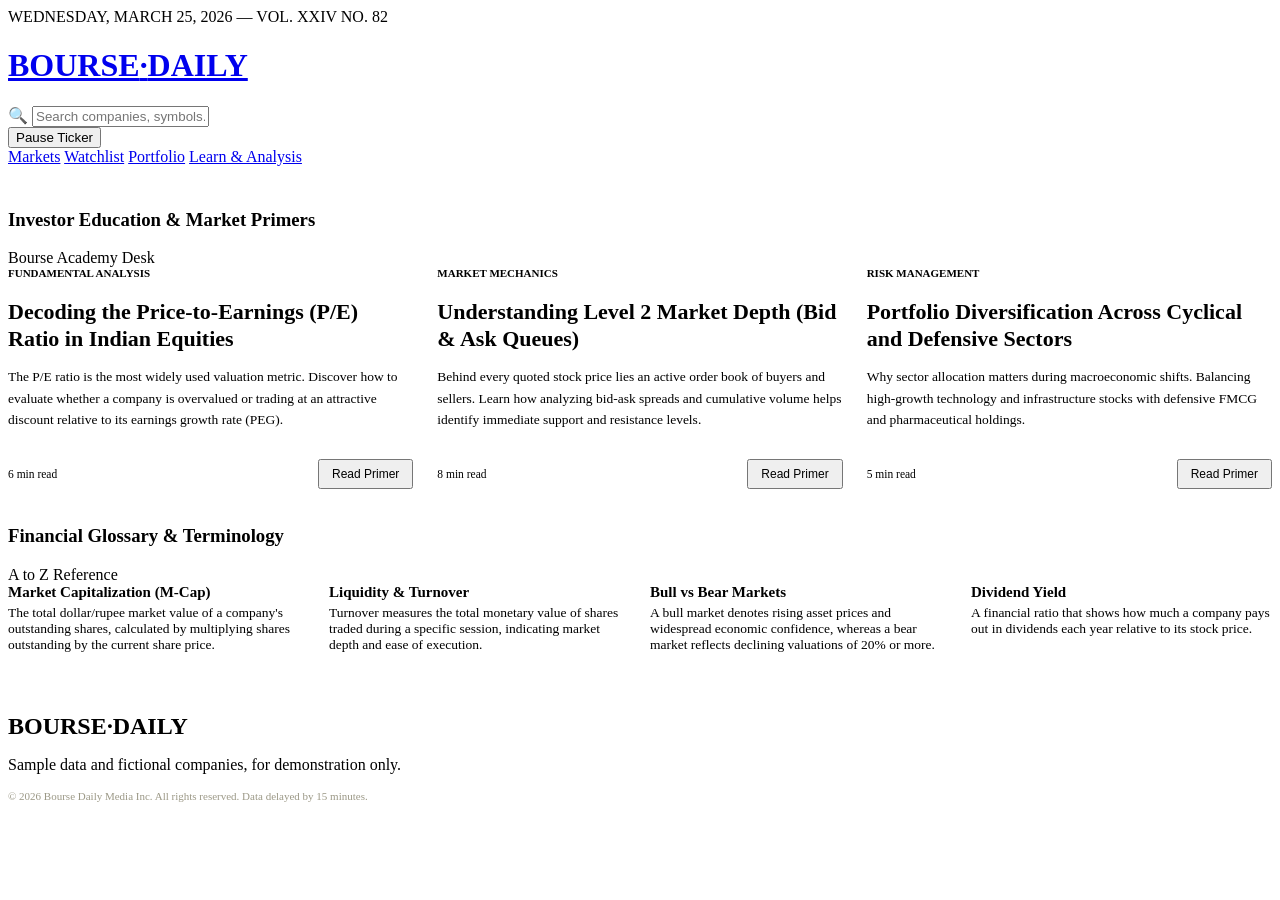
==== learn.html @ ba5373e9 "feat: build learn and financial analysis education page" ====
<!DOCTYPE html>
<html lang="en">
<head>
  <meta charset="UTF-8">
  <meta name="viewport" content="width=device-width, initial-scale=1.0">
  <title>BOURSE·DAILY — Learn & Financial Analysis</title>
  <link rel="preconnect" href="https://fonts.googleapis.com">
  <link rel="preconnect" href="https://fonts.gstatic.com" crossorigin>
  <link href="https://fonts.googleapis.com/css2?family=IBM+Plex+Mono:wght@400;500;600&family=Inter:wght@400;500;600;700&family=Lora:ital,wght@0,400;0,600;0,700;1,400&family=Playfair+Display:ital,wght@0,700;0,900;1,700&display=swap" rel="stylesheet">
  <link rel="stylesheet" href="css/styles.css">
  <link rel="stylesheet" href="code/animations.css">
</head>
<body>

  <!-- TICKER BAR -->
  <div class="ticker-bar">
    <div class="ticker-track" id="ticker-track"></div>
  </div>

  <!-- MASTHEAD -->
  <header class="mast">
    <div class="wrap">
      <div class="mast-top">
        <div class="mast-date">WEDNESDAY, MARCH 25, 2026 — VOL. XXIV NO. 82</div>
        <a href="index.html" class="logo-link">
          <h1 class="logo">BOURSE<i>·</i>DAILY</h1>
        </a>
        <div class="mast-actions">
          <div class="search-box">
            <span class="search-icon">🔍</span>
            <input type="text" id="search-input" class="search-input" placeholder="Search companies, symbols..." autocomplete="off">
            <div id="search-dropdown" class="search-dropdown"></div>
          </div>
          <button id="sim-pause-btn" class="btn">Pause Ticker</button>
        </div>
      </div>
      <nav class="nav-bar">
        <a href="index.html" class="nav-link">Markets</a>
        <a href="watchlist.html" class="nav-link">Watchlist</a>
        <a href="watchlist.html#portfolio" class="nav-link">Portfolio</a>
        <a href="learn.html" class="nav-link active">Learn & Analysis</a>
      </nav>
    </div>
  </header>

  <!-- MAIN CONTENT -->
  <main class="wrap" style="padding-top: 24px; padding-bottom: 48px;">
    
    <div class="sec-head">
      <h3 class="sec-title">Investor Education & Market Primers</h3>
      <span class="sec-meta">Bourse Academy Desk</span>
    </div>

    <div style="display: grid; grid-template-columns: repeat(auto-fit, minmax(320px, 1fr)); gap: 24px; margin-bottom: 36px;">
      
      <!-- Article 1 -->
      <div class="box" style="display:flex; flex-direction:column; justify-content:space-between;">
        <div>
          <div style="font-size:11px; font-weight:600; text-transform:uppercase; color:var(--mute); margin-bottom:6px;">FUNDAMENTAL ANALYSIS</div>
          <h2 class="serif" style="font-size: 22px; line-height: 1.25; margin-bottom: 12px;">Decoding the Price-to-Earnings (P/E) Ratio in Indian Equities</h2>
          <p style="font-size: 13.5px; color: var(--mute); line-height: 1.6; margin-bottom: 16px;">
            The P/E ratio is the most widely used valuation metric. Discover how to evaluate whether a company is overvalued or trading at an attractive discount relative to its earnings growth rate (PEG).
          </p>
        </div>
        <div style="border-top:1px dotted var(--line-color); padding-top:12px; display:flex; justify-content:space-between; align-items:center;">
          <span style="font-size:11.5px; color:var(--mute);">6 min read</span>
          <button class="btn" style="padding: 6px 12px; font-size: 12px;">Read Primer</button>
        </div>
      </div>

      <!-- Article 2 -->
      <div class="box" style="display:flex; flex-direction:column; justify-content:space-between;">
        <div>
          <div style="font-size:11px; font-weight:600; text-transform:uppercase; color:var(--mute); margin-bottom:6px;">MARKET MECHANICS</div>
          <h2 class="serif" style="font-size: 22px; line-height: 1.25; margin-bottom: 12px;">Understanding Level 2 Market Depth (Bid & Ask Queues)</h2>
          <p style="font-size: 13.5px; color: var(--mute); line-height: 1.6; margin-bottom: 16px;">
            Behind every quoted stock price lies an active order book of buyers and sellers. Learn how analyzing bid-ask spreads and cumulative volume helps identify immediate support and resistance levels.
          </p>
        </div>
        <div style="border-top:1px dotted var(--line-color); padding-top:12px; display:flex; justify-content:space-between; align-items:center;">
          <span style="font-size:11.5px; color:var(--mute);">8 min read</span>
          <button class="btn" style="padding: 6px 12px; font-size: 12px;">Read Primer</button>
        </div>
      </div>

      <!-- Article 3 -->
      <div class="box" style="display:flex; flex-direction:column; justify-content:space-between;">
        <div>
          <div style="font-size:11px; font-weight:600; text-transform:uppercase; color:var(--mute); margin-bottom:6px;">RISK MANAGEMENT</div>
          <h2 class="serif" style="font-size: 22px; line-height: 1.25; margin-bottom: 12px;">Portfolio Diversification Across Cyclical and Defensive Sectors</h2>
          <p style="font-size: 13.5px; color: var(--mute); line-height: 1.6; margin-bottom: 16px;">
            Why sector allocation matters during macroeconomic shifts. Balancing high-growth technology and infrastructure stocks with defensive FMCG and pharmaceutical holdings.
          </p>
        </div>
        <div style="border-top:1px dotted var(--line-color); padding-top:12px; display:flex; justify-content:space-between; align-items:center;">
          <span style="font-size:11.5px; color:var(--mute);">5 min read</span>
          <button class="btn" style="padding: 6px 12px; font-size: 12px;">Read Primer</button>
        </div>
      </div>

    </div>

    <!-- GLOSSARY SECTION -->
    <div class="sec-head">
      <h3 class="sec-title">Financial Glossary & Terminology</h3>
      <span class="sec-meta">A to Z Reference</span>
    </div>

    <div class="box">
      <div style="display:grid; grid-template-columns: repeat(auto-fit, minmax(280px, 1fr)); gap: 20px; font-size: 13.5px;">
        <div style="border-bottom:1px dotted var(--line-color); padding-bottom:12px;">
          <strong class="serif" style="font-size:15px; display:block; margin-bottom:4px;">Market Capitalization (M-Cap)</strong>
          <span style="color:var(--mute);">The total dollar/rupee market value of a company's outstanding shares, calculated by multiplying shares outstanding by the current share price.</span>
        </div>
        <div style="border-bottom:1px dotted var(--line-color); padding-bottom:12px;">
          <strong class="serif" style="font-size:15px; display:block; margin-bottom:4px;">Liquidity & Turnover</strong>
          <span style="color:var(--mute);">Turnover measures the total monetary value of shares traded during a specific session, indicating market depth and ease of execution.</span>
        </div>
        <div style="border-bottom:1px dotted var(--line-color); padding-bottom:12px;">
          <strong class="serif" style="font-size:15px; display:block; margin-bottom:4px;">Bull vs Bear Markets</strong>
          <span style="color:var(--mute);">A bull market denotes rising asset prices and widespread economic confidence, whereas a bear market reflects declining valuations of 20% or more.</span>
        </div>
        <div style="border-bottom:1px dotted var(--line-color); padding-bottom:12px;">
          <strong class="serif" style="font-size:15px; display:block; margin-bottom:4px;">Dividend Yield</strong>
          <span style="color:var(--mute);">A financial ratio that shows how much a company pays out in dividends each year relative to its stock price.</span>
        </div>
      </div>
    </div>

  </main>

  <!-- FOOTER -->
  <footer>
    <div class="wrap">
      <div class="serif" style="font-size: 24px; font-weight: 700;">BOURSE<i>·</i>DAILY</div>
      <p class="legal">Sample data and fictional companies, for demonstration only.</p>
      <div style="font-size: 11px; color: #9B9886; margin-top: 8px;">© 2026 Bourse Daily Media Inc. All rights reserved. Data delayed by 15 minutes.</div>
    </div>
  </footer>

  <!-- SCRIPTS -->
  <script src="js/data.js"></script>
  <script src="js/charts.js"></script>
  <script src="code/animations.js"></script>
  <script>
    // Populate Ticker
    const tickerTrack = document.getElementById('ticker-track');
    if (tickerTrack && window.BourseData) {
      const items = BourseData.companies.map(c => `
        <div class="ticker-item">
          <span class="symbol">${c.symbol}</span>
          <span class="price mono" data-price-symbol="${c.symbol}">₹ ${BourseData.formatINR(c.price)}</span>
          <span class="chg ${c.change >= 0 ? 'up' : 'dn'}" data-change-symbol="${c.symbol}">${c.change >= 0 ? '▲' : '▼'} ${c.change >= 0 ? '+' : ''}${BourseData.formatINR(c.change)}</span>
        </div>
      `).join('');
      tickerTrack.innerHTML = items + items;
    }
  </script>
</body>
</html>
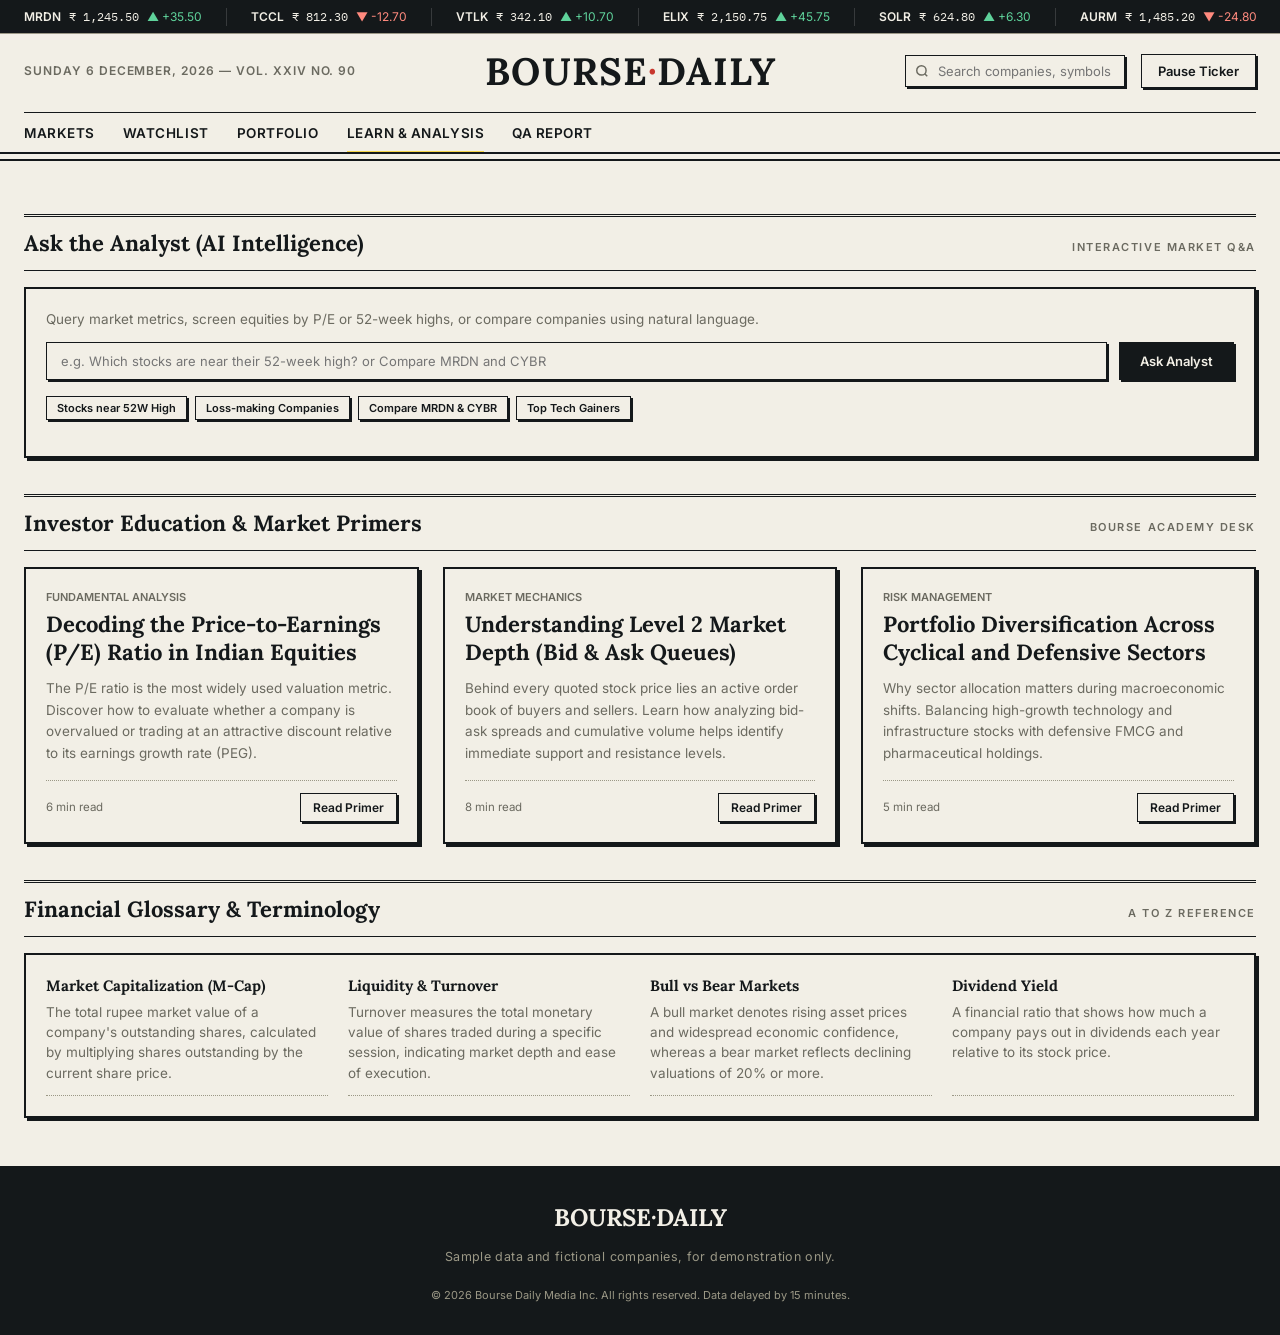
==== commit c45aa160: "feat: implement upgrade spec with AI insights engine and Ask the Analyst tool" ====
--- a/learn.html
+++ b/learn.html
@@ -12,42 +12,78 @@
 </head>
 <body>
 
+  <!-- SKIP TO CONTENT -->
+  <a href="#main-content" class="skip-link">Skip to main content</a>
+
   <!-- TICKER BAR -->
-  <div class="ticker-bar">
+  <div class="ticker-bar" aria-label="Market Ticker">
     <div class="ticker-track" id="ticker-track"></div>
   </div>
 
   <!-- MASTHEAD -->
-  <header class="mast">
+  <header class="mast" role="banner">
     <div class="wrap">
       <div class="mast-top">
-        <div class="mast-date">WEDNESDAY, MARCH 25, 2026 — VOL. XXIV NO. 82</div>
-        <a href="index.html" class="logo-link">
-          <h1 class="logo">BOURSE<i>·</i>DAILY</h1>
+        <div class="mast-date" id="current-date">WEDNESDAY, MARCH 25, 2026 — VOL. XXIV NO. 82</div>
+        <a href="index.html" class="logo-link" aria-label="Bourse Daily Home">
+          <span class="logo font-display">BOURSE<i>·</i>DAILY</span>
         </a>
         <div class="mast-actions">
           <div class="search-box">
-            <span class="search-icon">🔍</span>
+            <label for="search-input" class="visually-hidden">Search companies and symbols</label>
+            <svg class="search-svg" width="14" height="14" viewBox="0 0 24 24" fill="none" stroke="currentColor" stroke-width="2.5" aria-hidden="true"><circle cx="11" cy="11" r="8"></circle><line x1="21" y1="21" x2="16.65" y2="16.65"></line></svg>
             <input type="text" id="search-input" class="search-input" placeholder="Search companies, symbols..." autocomplete="off">
-            <div id="search-dropdown" class="search-dropdown"></div>
+            <div id="search-dropdown" class="search-dropdown" role="listbox"></div>
           </div>
-          <button id="sim-pause-btn" class="btn">Pause Ticker</button>
-        </div>
-      </div>
-      <nav class="nav-bar">
+          <button id="sim-pause-btn" class="btn" aria-pressed="false">Pause Ticker</button>
+        </div>
+      </div>
+      <nav class="nav-bar" aria-label="Primary">
         <a href="index.html" class="nav-link">Markets</a>
         <a href="watchlist.html" class="nav-link">Watchlist</a>
         <a href="watchlist.html#portfolio" class="nav-link">Portfolio</a>
-        <a href="learn.html" class="nav-link active">Learn & Analysis</a>
+        <a href="learn.html" class="nav-link active" aria-current="page">Learn & Analysis</a>
+        <a href="qa.html" class="nav-link">QA Report</a>
       </nav>
     </div>
   </header>
 
   <!-- MAIN CONTENT -->
-  <main class="wrap" style="padding-top: 24px; padding-bottom: 48px;">
+  <main id="main-content" class="wrap main-wrap">
     
+    <!-- ASK THE ANALYST (AI CHAT SECTION) -->
     <div class="sec-head">
-      <h3 class="sec-title">Investor Education & Market Primers</h3>
+      <h2 class="sec-title">Ask the Analyst (AI Intelligence)</h2>
+      <span class="sec-meta">Interactive Market Q&amp;A</span>
+    </div>
+
+    <div class="box" style="margin-bottom: 36px;">
+      <div style="font-size: 13.5px; color: var(--mute); margin-bottom: 12px;">
+        Query market metrics, screen equities by P/E or 52-week highs, or compare companies using natural language.
+      </div>
+      
+      <div style="display: flex; gap: 12px; margin-bottom: 16px;">
+        <input type="text" id="analyst-query-input" class="search-input" style="flex: 1; padding: 10px 14px;" placeholder="e.g. Which stocks are near their 52-week high? or Compare MRDN and CYBR">
+        <button id="analyst-submit-btn" class="btn primary" style="padding: 10px 20px;">Ask Analyst</button>
+      </div>
+
+      <!-- Quick Prompt Chips -->
+      <div style="display:flex; flex-wrap:wrap; gap: 8px; margin-bottom: 16px;" id="analyst-chips">
+        <button class="btn" style="font-size:11px; padding: 4px 10px;" data-query="Which stocks are near their 52-week high?">Stocks near 52W High</button>
+        <button class="btn" style="font-size:11px; padding: 4px 10px;" data-query="Show loss-making companies">Loss-making Companies</button>
+        <button class="btn" style="font-size:11px; padding: 4px 10px;" data-query="Compare MRDN and CYBR">Compare MRDN &amp; CYBR</button>
+        <button class="btn" style="font-size:11px; padding: 4px 10px;" data-query="Biggest gainer in Technology">Top Tech Gainers</button>
+      </div>
+
+      <!-- Analyst Response Area -->
+      <div id="analyst-response-box" style="background: rgba(0,0,0,0.02); border: 1.5px solid var(--ink); padding: 16px; display: none;">
+        <div id="analyst-answer-text" style="font-size: 14px; margin-bottom: 12px; line-height: 1.5;"></div>
+        <div id="analyst-table-container" style="overflow-x: auto;"></div>
+      </div>
+    </div>
+
+    <div class="sec-head">
+      <h2 class="sec-title">Investor Education & Market Primers</h2>
       <span class="sec-meta">Bourse Academy Desk</span>
     </div>
 
@@ -57,7 +93,7 @@
       <div class="box" style="display:flex; flex-direction:column; justify-content:space-between;">
         <div>
           <div style="font-size:11px; font-weight:600; text-transform:uppercase; color:var(--mute); margin-bottom:6px;">FUNDAMENTAL ANALYSIS</div>
-          <h2 class="serif" style="font-size: 22px; line-height: 1.25; margin-bottom: 12px;">Decoding the Price-to-Earnings (P/E) Ratio in Indian Equities</h2>
+          <h3 class="serif" style="font-size: 22px; line-height: 1.25; margin-bottom: 12px;">Decoding the Price-to-Earnings (P/E) Ratio in Indian Equities</h3>
           <p style="font-size: 13.5px; color: var(--mute); line-height: 1.6; margin-bottom: 16px;">
             The P/E ratio is the most widely used valuation metric. Discover how to evaluate whether a company is overvalued or trading at an attractive discount relative to its earnings growth rate (PEG).
           </p>
@@ -72,7 +108,7 @@
       <div class="box" style="display:flex; flex-direction:column; justify-content:space-between;">
         <div>
           <div style="font-size:11px; font-weight:600; text-transform:uppercase; color:var(--mute); margin-bottom:6px;">MARKET MECHANICS</div>
-          <h2 class="serif" style="font-size: 22px; line-height: 1.25; margin-bottom: 12px;">Understanding Level 2 Market Depth (Bid & Ask Queues)</h2>
+          <h3 class="serif" style="font-size: 22px; line-height: 1.25; margin-bottom: 12px;">Understanding Level 2 Market Depth (Bid &amp; Ask Queues)</h3>
           <p style="font-size: 13.5px; color: var(--mute); line-height: 1.6; margin-bottom: 16px;">
             Behind every quoted stock price lies an active order book of buyers and sellers. Learn how analyzing bid-ask spreads and cumulative volume helps identify immediate support and resistance levels.
           </p>
@@ -87,7 +123,7 @@
       <div class="box" style="display:flex; flex-direction:column; justify-content:space-between;">
         <div>
           <div style="font-size:11px; font-weight:600; text-transform:uppercase; color:var(--mute); margin-bottom:6px;">RISK MANAGEMENT</div>
-          <h2 class="serif" style="font-size: 22px; line-height: 1.25; margin-bottom: 12px;">Portfolio Diversification Across Cyclical and Defensive Sectors</h2>
+          <h3 class="serif" style="font-size: 22px; line-height: 1.25; margin-bottom: 12px;">Portfolio Diversification Across Cyclical and Defensive Sectors</h3>
           <p style="font-size: 13.5px; color: var(--mute); line-height: 1.6; margin-bottom: 16px;">
             Why sector allocation matters during macroeconomic shifts. Balancing high-growth technology and infrastructure stocks with defensive FMCG and pharmaceutical holdings.
           </p>
@@ -102,7 +138,7 @@
 
     <!-- GLOSSARY SECTION -->
     <div class="sec-head">
-      <h3 class="sec-title">Financial Glossary & Terminology</h3>
+      <h2 class="sec-title">Financial Glossary &amp; Terminology</h2>
       <span class="sec-meta">A to Z Reference</span>
     </div>
 
@@ -110,10 +146,10 @@
       <div style="display:grid; grid-template-columns: repeat(auto-fit, minmax(280px, 1fr)); gap: 20px; font-size: 13.5px;">
         <div style="border-bottom:1px dotted var(--line-color); padding-bottom:12px;">
           <strong class="serif" style="font-size:15px; display:block; margin-bottom:4px;">Market Capitalization (M-Cap)</strong>
-          <span style="color:var(--mute);">The total dollar/rupee market value of a company's outstanding shares, calculated by multiplying shares outstanding by the current share price.</span>
-        </div>
-        <div style="border-bottom:1px dotted var(--line-color); padding-bottom:12px;">
-          <strong class="serif" style="font-size:15px; display:block; margin-bottom:4px;">Liquidity & Turnover</strong>
+          <span style="color:var(--mute);">The total rupee market value of a company's outstanding shares, calculated by multiplying shares outstanding by the current share price.</span>
+        </div>
+        <div style="border-bottom:1px dotted var(--line-color); padding-bottom:12px;">
+          <strong class="serif" style="font-size:15px; display:block; margin-bottom:4px;">Liquidity &amp; Turnover</strong>
           <span style="color:var(--mute);">Turnover measures the total monetary value of shares traded during a specific session, indicating market depth and ease of execution.</span>
         </div>
         <div style="border-bottom:1px dotted var(--line-color); padding-bottom:12px;">
@@ -130,31 +166,97 @@
   </main>
 
   <!-- FOOTER -->
-  <footer>
-    <div class="wrap">
-      <div class="serif" style="font-size: 24px; font-weight: 700;">BOURSE<i>·</i>DAILY</div>
+  <footer role="contentinfo">
+    <div class="wrap footer-wrap">
+      <div class="serif footer-logo">BOURSE<i>·</i>DAILY</div>
       <p class="legal">Sample data and fictional companies, for demonstration only.</p>
-      <div style="font-size: 11px; color: #9B9886; margin-top: 8px;">© 2026 Bourse Daily Media Inc. All rights reserved. Data delayed by 15 minutes.</div>
+      <div class="footer-copy">© 2026 Bourse Daily Media Inc. All rights reserved. Data delayed by 15 minutes.</div>
     </div>
   </footer>
 
   <!-- SCRIPTS -->
   <script src="js/data.js"></script>
   <script src="js/charts.js"></script>
+  <script src="js/insights.js"></script>
+  <script src="js/ai-bridge.js"></script>
   <script src="code/animations.js"></script>
+  <script src="js/app.js"></script>
   <script>
-    // Populate Ticker
     const tickerTrack = document.getElementById('ticker-track');
     if (tickerTrack && window.BourseData) {
       const items = BourseData.companies.map(c => `
         <div class="ticker-item">
           <span class="symbol">${c.symbol}</span>
           <span class="price mono" data-price-symbol="${c.symbol}">₹ ${BourseData.formatINR(c.price)}</span>
-          <span class="chg ${c.change >= 0 ? 'up' : 'dn'}" data-change-symbol="${c.symbol}">${c.change >= 0 ? '▲' : '▼'} ${c.change >= 0 ? '+' : ''}${BourseData.formatINR(c.change)}</span>
+          <span class="chg ${c.change >= 0 ? 'up' : 'dn'}" data-change-symbol="${c.symbol}" aria-live="polite">${c.change >= 0 ? '▲' : '▼'} ${c.change >= 0 ? '+' : ''}${BourseData.formatINR(c.change)}</span>
         </div>
       `).join('');
-      tickerTrack.innerHTML = items + items;
+      tickerTrack.innerHTML = items + '<div aria-hidden="true" style="display:flex;">' + items + '</div>';
     }
+
+    // Ask the Analyst Logic
+    const queryInput = document.getElementById('analyst-query-input');
+    const submitBtn = document.getElementById('analyst-submit-btn');
+    const respBox = document.getElementById('analyst-response-box');
+    const ansText = document.getElementById('analyst-answer-text');
+    const tableContainer = document.getElementById('analyst-table-container');
+
+    function handleAnalystQuery(queryText) {
+      if (!queryText || !window.BourseInsights) return;
+      const res = BourseInsights.answerQuery(queryText);
+      ansText.textContent = res.answer;
+      respBox.style.display = 'block';
+
+      if (res.table && res.table.length > 0) {
+        tableContainer.innerHTML = `
+          <table>
+            <thead>
+              <tr>
+                <th>Symbol & Company</th>
+                <th>Sector</th>
+                <th style="text-align:right;">Price (₹)</th>
+                <th style="text-align:right;">Change</th>
+                <th style="text-align:right;">P/E</th>
+              </tr>
+            </thead>
+            <tbody>
+              ${res.table.map(c => `
+                <tr>
+                  <td><a href="stock.html?symbol=${c.symbol}" style="text-decoration:none; color:var(--ink);"><strong class="mono">${c.symbol}</strong> - ${c.name}</a></td>
+                  <td>${c.sector}</td>
+                  <td style="text-align:right;" class="mono" data-price-symbol="${c.symbol}">${BourseData.formatINR(c.price)}</td>
+                  <td style="text-align:right;" data-change-symbol="${c.symbol}">${BourseData.formatChange(c.change, c.changePct)}</td>
+                  <td style="text-align:right;" class="mono">${c.pe}</td>
+                </tr>
+              `).join('')}
+            </tbody>
+          </table>
+        `;
+      } else if (res.chips) {
+        tableContainer.innerHTML = `
+          <div style="display:flex; flex-wrap:wrap; gap:8px; margin-top:8px;">
+            ${res.chips.map(chip => `<button class="btn" style="font-size:11px; padding:4px 8px;" onclick="document.getElementById('analyst-query-input').value='${chip}'; document.getElementById('analyst-submit-btn').click();">${chip}</button>`).join('')}
+          </div>
+        `;
+      } else {
+        tableContainer.innerHTML = '';
+      }
+    }
+
+    if (submitBtn && queryInput) {
+      submitBtn.addEventListener('click', () => handleAnalystQuery(queryInput.value));
+      queryInput.addEventListener('keydown', (e) => {
+        if (e.key === 'Enter') handleAnalystQuery(queryInput.value);
+      });
+    }
+
+    document.querySelectorAll('#analyst-chips button').forEach(btn => {
+      btn.addEventListener('click', () => {
+        const q = btn.dataset.query;
+        queryInput.value = q;
+        handleAnalystQuery(q);
+      });
+    });
   </script>
 </body>
 </html>
--- a/css/styles.css
+++ b/css/styles.css
@@ -0,0 +1,678 @@
+/* ==========================================================================
+   BOURSE·DAILY — css/styles.css (Upgraded Master Stylesheet)
+   ========================================================================== */
+
+/* Design tokens / Variables */
+:root {
+  --paper: #F2EFE6;
+  --paper-rgb: 242, 239, 230;
+  --ink: #14181A;
+  --ink-rgb: 20, 24, 26;
+  --yellow: #F5D547;
+  --yellow-rgb: 245, 213, 71;
+  --gain: #0F7B4F;
+  --gain-rgb: 15, 123, 79;
+  --loss: #C8372D;
+  --loss-rgb: 200, 55, 45;
+  --mute: #6B6A60;
+  --mute-rgb: 107, 106, 96;
+  --line-color: #9B9886;
+  --shadow: 3px 3px 0 var(--ink);
+  --shadow-lg: 5px 5px 0 var(--ink);
+  --shadow-sm: 2px 2px 0 var(--ink);
+  --font-serif: Lora, serif;
+  --font-display: 'Playfair Display', Lora, serif;
+  --font-sans: Inter, sans-serif;
+  --font-mono: 'IBM Plex Mono', 'DejaVu Sans Mono', monospace;
+}
+
+/* Base resets & box sizing */
+*, *::before, *::after {
+  box-sizing: border-box;
+  margin: 0;
+  padding: 0;
+}
+
+html {
+  background-color: var(--paper);
+  color: var(--ink);
+  font-family: var(--font-sans);
+  font-size: 14px;
+  line-height: 1.5;
+  -webkit-text-size-adjust: 100%;
+  scroll-behavior: smooth;
+}
+
+body {
+  background-color: var(--paper);
+  color: var(--ink);
+  min-height: 100vh;
+  display: flex;
+  flex-direction: column;
+  overflow-x: hidden;
+}
+
+/* Skip link for accessibility */
+.skip-link {
+  position: absolute;
+  top: -40px;
+  left: 0;
+  background: var(--yellow);
+  color: var(--ink);
+  padding: 8px 16px;
+  z-index: 3000;
+  font-weight: 700;
+  text-decoration: none;
+  border: 2px solid var(--ink);
+  transition: top 0.2s ease;
+}
+.skip-link:focus {
+  top: 0;
+}
+
+/* Visually hidden helper */
+.visually-hidden {
+  position: absolute;
+  width: 1px;
+  height: 1px;
+  padding: 0;
+  margin: -1px;
+  overflow: hidden;
+  clip: rect(0, 0, 0, 0);
+  white-space: nowrap;
+  border: 0;
+}
+
+/* Typography helpers */
+.serif { font-family: var(--font-serif); }
+.display { font-family: var(--font-display); }
+.mono { font-family: var(--font-mono); font-variant-numeric: tabular-nums; }
+.up { color: var(--gain); }
+.dn { color: var(--loss); }
+
+/* Layout container */
+.wrap {
+  max-width: 1440px;
+  margin: 0 auto;
+  padding: 0 24px;
+  width: 100%;
+}
+
+.main-wrap {
+  padding-top: 24px;
+  padding-bottom: 48px;
+  flex: 1;
+}
+
+@media (max-width: 768px) {
+  .wrap { padding: 0 16px; }
+}
+
+/* ==========================================================================
+   TICKER BAR
+   ========================================================================== */
+.ticker-bar {
+  background-color: var(--ink);
+  color: var(--paper);
+  height: 34px;
+  overflow: hidden;
+  position: relative;
+  display: flex;
+  align-items: center;
+  border-bottom: 1px solid var(--line-color);
+  font-size: 12px;
+}
+.ticker-track {
+  display: flex;
+  white-space: nowrap;
+  animation: tickerScroll 35s linear infinite;
+  will-change: transform;
+}
+.ticker-track:hover {
+  animation-play-state: paused;
+}
+.ticker-item {
+  padding: 0 24px;
+  border-right: 1px solid rgba(255,255,255,0.15);
+  display: inline-flex;
+  gap: 8px;
+  align-items: center;
+}
+.ticker-item .symbol { font-weight: 600; color: var(--paper); }
+.ticker-item .price { font-family: var(--font-mono); }
+.ticker-item .chg.up { color: #5FD29B; }
+.ticker-item .chg.dn { color: #FF8A7E; }
+
+@keyframes tickerScroll {
+  0% { transform: translateX(0); }
+  100% { transform: translateX(-50%); }
+}
+
+@media (prefers-reduced-motion: reduce) {
+  .ticker-track { animation: none; overflow-x: auto; }
+}
+
+/* ==========================================================================
+   MASTHEAD / HEADER
+   ========================================================================== */
+header.mast {
+  background-color: var(--paper);
+  border-bottom: 2px solid var(--ink);
+  padding: 18px 0 0;
+  box-shadow: 0 5px 0 var(--paper), 0 7px 0 var(--ink);
+  position: sticky;
+  top: 0;
+  z-index: 100;
+}
+
+.mast-top {
+  display: flex;
+  justify-content: space-between;
+  align-items: center;
+  padding-bottom: 12px;
+}
+
+.mast-date {
+  font-size: 12px;
+  font-weight: 600;
+  letter-spacing: 0.08em;
+  text-transform: uppercase;
+  color: var(--mute);
+}
+
+.logo-link {
+  text-decoration: none;
+  color: var(--ink);
+}
+
+.logo {
+  font-family: var(--font-serif);
+  font-weight: 700;
+  font-size: 38px;
+  letter-spacing: 0.03em;
+  line-height: 1;
+}
+.logo i {
+  font-style: normal;
+  color: var(--loss);
+}
+
+.mast-actions {
+  display: flex;
+  align-items: center;
+  gap: 16px;
+}
+
+/* Search container & dropdown */
+.search-box {
+  position: relative;
+  display: flex;
+  align-items: center;
+}
+
+.search-input {
+  background: var(--paper);
+  border: 1.5px solid var(--ink);
+  padding: 7px 12px 7px 32px;
+  font-family: var(--font-sans);
+  font-size: 13px;
+  width: 220px;
+  box-shadow: var(--shadow-sm);
+  transition: width 0.2s ease, border-color 0.2s ease;
+}
+.search-input:focus {
+  outline: none;
+  border-color: var(--ink);
+  background: #FFF;
+  width: 260px;
+}
+.search-svg {
+  position: absolute;
+  left: 10px;
+  top: 50%;
+  transform: translateY(-50%);
+  color: var(--mute);
+  pointer-events: none;
+}
+
+.search-dropdown {
+  position: absolute;
+  top: calc(100% + 4px);
+  left: 0;
+  right: 0;
+  background: var(--paper);
+  border: 2px solid var(--ink);
+  box-shadow: var(--shadow);
+  z-index: 200;
+  max-height: 320px;
+  overflow-y: auto;
+  display: none;
+}
+.search-dropdown.active {
+  display: block;
+}
+.search-item {
+  padding: 9px 12px;
+  display: flex;
+  justify-content: space-between;
+  align-items: center;
+  border-bottom: 1px dotted var(--line-color);
+  cursor: pointer;
+  text-decoration: none;
+  color: var(--ink);
+}
+.search-item:hover, .search-item.highlighted {
+  background: var(--yellow);
+  color: var(--ink);
+}
+.search-item:hover *, .search-item.highlighted * {
+  color: var(--ink) !important;
+}
+
+/* Navigation bar */
+.nav-bar {
+  display: flex;
+  gap: 28px;
+  border-top: 1px solid var(--ink);
+  margin-top: 10px;
+  overflow-x: auto;
+}
+.nav-link {
+  padding: 10px 0 9px;
+  font-weight: 600;
+  font-size: 13.5px;
+  letter-spacing: 0.04em;
+  text-transform: uppercase;
+  color: var(--ink);
+  text-decoration: none;
+  position: relative;
+  white-space: nowrap;
+}
+.nav-link:hover, .nav-link.active {
+  color: var(--ink);
+}
+.nav-link::after {
+  content: '';
+  position: absolute;
+  bottom: -2px;
+  left: 0;
+  width: 0;
+  height: 3px;
+  background: var(--yellow);
+  transition: width 0.2s ease;
+}
+.nav-link:hover::after, .nav-link.active::after {
+  width: 100%;
+}
+
+/* ==========================================================================
+   BUTTONS & CONTROLS
+   ========================================================================== */
+.btn {
+  background: var(--paper);
+  border: 1.5px solid var(--ink);
+  padding: 8px 16px;
+  font-family: var(--font-sans);
+  font-weight: 600;
+  font-size: 13px;
+  cursor: pointer;
+  box-shadow: var(--shadow-sm);
+  display: inline-flex;
+  align-items: center;
+  justify-content: center;
+  gap: 8px;
+  text-decoration: none;
+  color: var(--ink);
+  transition: transform 0.1s ease, box-shadow 0.1s ease, background 0.1s ease;
+  position: relative;
+  overflow: hidden;
+}
+.btn::before {
+  content: '';
+  position: absolute;
+  top: 0; left: -100%; width: 100%; height: 100%;
+  background: var(--yellow);
+  transition: transform 0.25s ease;
+  z-index: 0;
+}
+.btn > * {
+  position: relative;
+  z-index: 1;
+}
+.btn:hover::before {
+  transform: translateX(100%);
+}
+.btn:hover {
+  background: var(--yellow);
+  color: var(--ink);
+}
+.btn:active {
+  transform: translate(2px, 2px);
+  box-shadow: 1px 1px 0 var(--ink);
+}
+.btn.primary, .btn.g {
+  background: var(--ink);
+  color: var(--paper);
+  border-color: var(--ink);
+}
+.btn.primary::before, .btn.g::before {
+  background: var(--yellow);
+}
+.btn.primary:hover, .btn.g:hover {
+  background: var(--yellow);
+  color: var(--ink);
+}
+
+.btn-group {
+  display: inline-flex;
+  border: 1.5px solid var(--ink);
+  box-shadow: var(--shadow-sm);
+  background: var(--paper);
+}
+.btn-group button {
+  background: transparent;
+  border: none;
+  border-right: 1.5px solid var(--ink);
+  padding: 6px 12px;
+  font-weight: 600;
+  font-size: 12px;
+  cursor: pointer;
+  font-family: var(--font-sans);
+  color: var(--ink);
+}
+.btn-group button:last-child {
+  border-right: none;
+}
+.btn-group button:hover, .btn-group button.active {
+  background: var(--yellow);
+  color: var(--ink);
+}
+
+/* Focus styles for accessibility */
+button:focus-visible, a:focus-visible, input:focus-visible, select:focus-visible {
+  outline: 2px solid var(--ink);
+  outline-offset: 2px;
+  background-color: var(--yellow) !important;
+  color: var(--ink) !important;
+}
+
+/* ==========================================================================
+   CARDS, BOXES & TABLES
+   ========================================================================== */
+.box {
+  background: var(--paper);
+  border: 2px solid var(--ink);
+  padding: 20px;
+  box-shadow: var(--shadow);
+  position: relative;
+}
+
+.sec-head {
+  border-top: 3px double var(--ink);
+  border-bottom: 1px solid var(--ink);
+  padding: 10px 0;
+  margin: 36px 0 16px;
+  display: flex;
+  justify-content: space-between;
+  align-items: baseline;
+}
+.sec-title {
+  font-family: var(--font-serif);
+  font-weight: 700;
+  font-size: 22px;
+}
+.sec-meta {
+  font-size: 11px;
+  font-weight: 600;
+  letter-spacing: 0.14em;
+  text-transform: uppercase;
+  color: var(--mute);
+}
+
+table {
+  width: 100%;
+  border-collapse: collapse;
+  font-size: 13.5px;
+}
+th, td {
+  padding: 11px 12px;
+  text-align: left;
+  border-bottom: 1px dotted var(--line-color);
+}
+th {
+  font-weight: 600;
+  font-size: 11px;
+  letter-spacing: 0.08em;
+  text-transform: uppercase;
+  border-bottom: 2px solid var(--ink);
+  background: rgba(0,0,0,0.03);
+}
+tbody tr {
+  transition: background 0.15s ease;
+  position: relative;
+}
+tbody tr:hover {
+  background: rgba(245,213,71,0.22);
+}
+
+/* ==========================================================================
+   AI INSIGHTS CARDS
+   ========================================================================== */
+.ai-insights-card {
+  margin-top: 24px;
+  background: #EAE6DA;
+  border-left: 5px solid var(--ink);
+}
+.ai-insights-header {
+  display: flex;
+  justify-content: space-between;
+  align-items: center;
+  font-size: 12px;
+  font-weight: 700;
+  text-transform: uppercase;
+  letter-spacing: 0.08em;
+  border-bottom: 1px solid var(--line-color);
+  padding-bottom: 8px;
+  margin-bottom: 12px;
+}
+.ai-badge {
+  background: var(--ink);
+  color: var(--paper);
+  padding: 2px 6px;
+  font-size: 10px;
+}
+.ai-insights-list {
+  list-style: none;
+  display: flex;
+  flex-direction: column;
+  gap: 8px;
+  font-size: 13.5px;
+}
+.ai-insight-item {
+  display: flex;
+  gap: 8px;
+  align-items: flex-start;
+  line-height: 1.5;
+}
+.ai-insight-item span {
+  color: var(--loss);
+  font-weight: bold;
+}
+
+/* ==========================================================================
+   MODAL
+   ========================================================================== */
+.modal-backdrop {
+  position: fixed;
+  inset: 0;
+  background: rgba(20, 24, 26, 0.65);
+  display: flex;
+  align-items: center;
+  justify-content: center;
+  z-index: 1000;
+  opacity: 0;
+  visibility: hidden;
+  transition: opacity 0.2s ease, visibility 0.2s ease;
+}
+.modal-backdrop.open {
+  opacity: 1;
+  visibility: visible;
+}
+.modal {
+  background: var(--paper);
+  border: 2.5px solid var(--ink);
+  box-shadow: var(--shadow-lg);
+  width: 100%;
+  max-width: 480px;
+  padding: 28px;
+  position: relative;
+  transform: translateY(8px) scale(0.96);
+  transition: transform 0.2s ease;
+}
+.modal-backdrop.open .modal {
+  transform: translateY(0) scale(1);
+}
+.modal-close {
+  position: absolute;
+  top: 16px;
+  right: 16px;
+  background: none;
+  border: 1.5px solid var(--ink);
+  width: 30px;
+  height: 30px;
+  font-weight: 700;
+  cursor: pointer;
+  display: flex;
+  align-items: center;
+  justify-content: center;
+  box-shadow: var(--shadow-sm);
+}
+.modal-close:hover {
+  background: var(--yellow);
+}
+
+/* ==========================================================================
+   TOAST / NOTIFICATIONS
+   ========================================================================== */
+.toast-container {
+  position: fixed;
+  bottom: 24px;
+  right: 24px;
+  z-index: 2000;
+  display: flex;
+  flex-direction: column;
+  gap: 12px;
+  pointer-events: none;
+}
+.toast {
+  background: var(--ink);
+  color: var(--paper);
+  border: 2px solid var(--paper);
+  box-shadow: var(--shadow-lg);
+  padding: 12px 18px;
+  font-size: 13px;
+  display: flex;
+  align-items: center;
+  gap: 12px;
+  pointer-events: auto;
+  transform: translateY(16px);
+  opacity: 0;
+  animation: toastIn 0.3s cubic-bezier(0.16, 1, 0.3, 1) forwards;
+}
+.toast.out {
+  animation: toastOut 0.25s ease forwards;
+}
+.toast button {
+  background: var(--yellow);
+  border: none;
+  color: var(--ink);
+  font-weight: 700;
+  padding: 3px 8px;
+  font-size: 11px;
+  cursor: pointer;
+  text-transform: uppercase;
+}
+
+@keyframes toastIn {
+  to { transform: translateY(0); opacity: 1; }
+}
+@keyframes toastOut {
+  to { transform: translateY(12px); opacity: 0; }
+}
+
+/* ==========================================================================
+   FOOTER
+   ========================================================================== */
+footer {
+  margin-top: auto;
+  border-top: 2px solid var(--ink);
+  background: var(--ink);
+  color: var(--paper);
+  padding: 32px 0;
+  text-align: center;
+  font-size: 12.5px;
+}
+.footer-wrap {
+  display: flex;
+  flex-direction: column;
+  align-items: center;
+  gap: 12px;
+}
+.footer-logo {
+  font-size: 24px;
+  font-weight: 700;
+}
+.footer-copy {
+  font-size: 11px;
+  color: #9B9886;
+  margin-top: 8px;
+}
+footer p.legal {
+  color: #9B9886;
+  letter-spacing: 0.03em;
+}
+
+/* ==========================================================================
+   PAGE-SPECIFIC STYLING HELPERS
+   ========================================================================== */
+.hero-grid {
+  display: grid;
+  grid-template-columns: 2fr 1fr;
+  gap: 24px;
+  margin-top: 24px;
+}
+@media (max-width: 1024px) {
+  .hero-grid { grid-template-columns: 1fr; }
+}
+
+.stock-header-grid {
+  display: grid;
+  grid-template-columns: 1fr auto;
+  gap: 20px;
+  align-items: start;
+  margin-top: 20px;
+}
+@media (max-width: 768px) {
+  .stock-header-grid { grid-template-columns: 1fr; }
+}
+
+.table-toolbar {
+  display: flex;
+  justify-content: space-between;
+  align-items: center;
+  margin-bottom: 12px;
+}
+
+.sectors-grid {
+  display: grid;
+  grid-template-columns: repeat(auto-fit, minmax(280px, 1fr));
+  gap: 20px;
+}
+
+/* Responsive utilities */
+@media (max-width: 1024px) {
+  .desktop-only { display: none !important; }
+}
+@media (min-width: 1025px) {
+  .mobile-only { display: none !important; }
+}
--- a/code/animations.css
+++ b/code/animations.css
@@ -0,0 +1,73 @@
+/* ==========================================================================
+   BOURSE·DAILY — code/animations.css (Copied verbatim from spec package)
+   ========================================================================== */
+
+/* ==========================================================================
+   BOURSE·DAILY — ANIMATIONS & MICROINTERACTIONS CSS
+   ========================================================================== */
+
+/* 1. Price Flash Animations */
+@keyframes flashGreen {
+  0% { background-color: rgba(15, 123, 79, 0.35); color: #0F7B4F; }
+  100% { background-color: transparent; }
+}
+
+@keyframes flashRed {
+  0% { background-color: rgba(200, 55, 45, 0.35); color: #C8372D; }
+  100% { background-color: transparent; }
+}
+
+.flash-up {
+  animation: flashGreen 1.2s ease-out;
+}
+
+.flash-down {
+  animation: flashRed 1.2s ease-out;
+}
+
+/* 2. Star button styling & animation */
+.star-btn {
+  background: none;
+  border: none;
+  font-size: 18px;
+  cursor: pointer;
+  color: var(--mute);
+  padding: 2px 6px;
+  transition: transform 0.15s ease, color 0.15s ease;
+  display: inline-flex;
+  align-items: center;
+  justify-content: center;
+}
+.star-btn:hover {
+  transform: scale(1.2);
+  color: #D4AF37;
+}
+.star-btn.starred {
+  color: #D4AF37;
+  animation: starPop 0.3s cubic-bezier(0.175, 0.885, 0.32, 1.275);
+}
+
+@keyframes starPop {
+  0% { transform: scale(0.8); }
+  50% { transform: scale(1.35); }
+  100% { transform: scale(1); }
+}
+
+/* 3. Newspaper Page Fold Transition */
+.page-transitioning {
+  transform-origin: top center;
+  animation: foldOut 0.35s ease-in-out forwards;
+}
+
+@keyframes foldOut {
+  0% { transform: rotateX(0deg); opacity: 1; }
+  100% { transform: rotateX(-15deg) translateY(-20px); opacity: 0; }
+}
+
+/* 4. Reduced Motion Overrides */
+@media (prefers-reduced-motion: reduce) {
+  .flash-up, .flash-down, .star-btn.starred, .page-transitioning {
+    animation: none !important;
+    transition: none !important;
+  }
+}
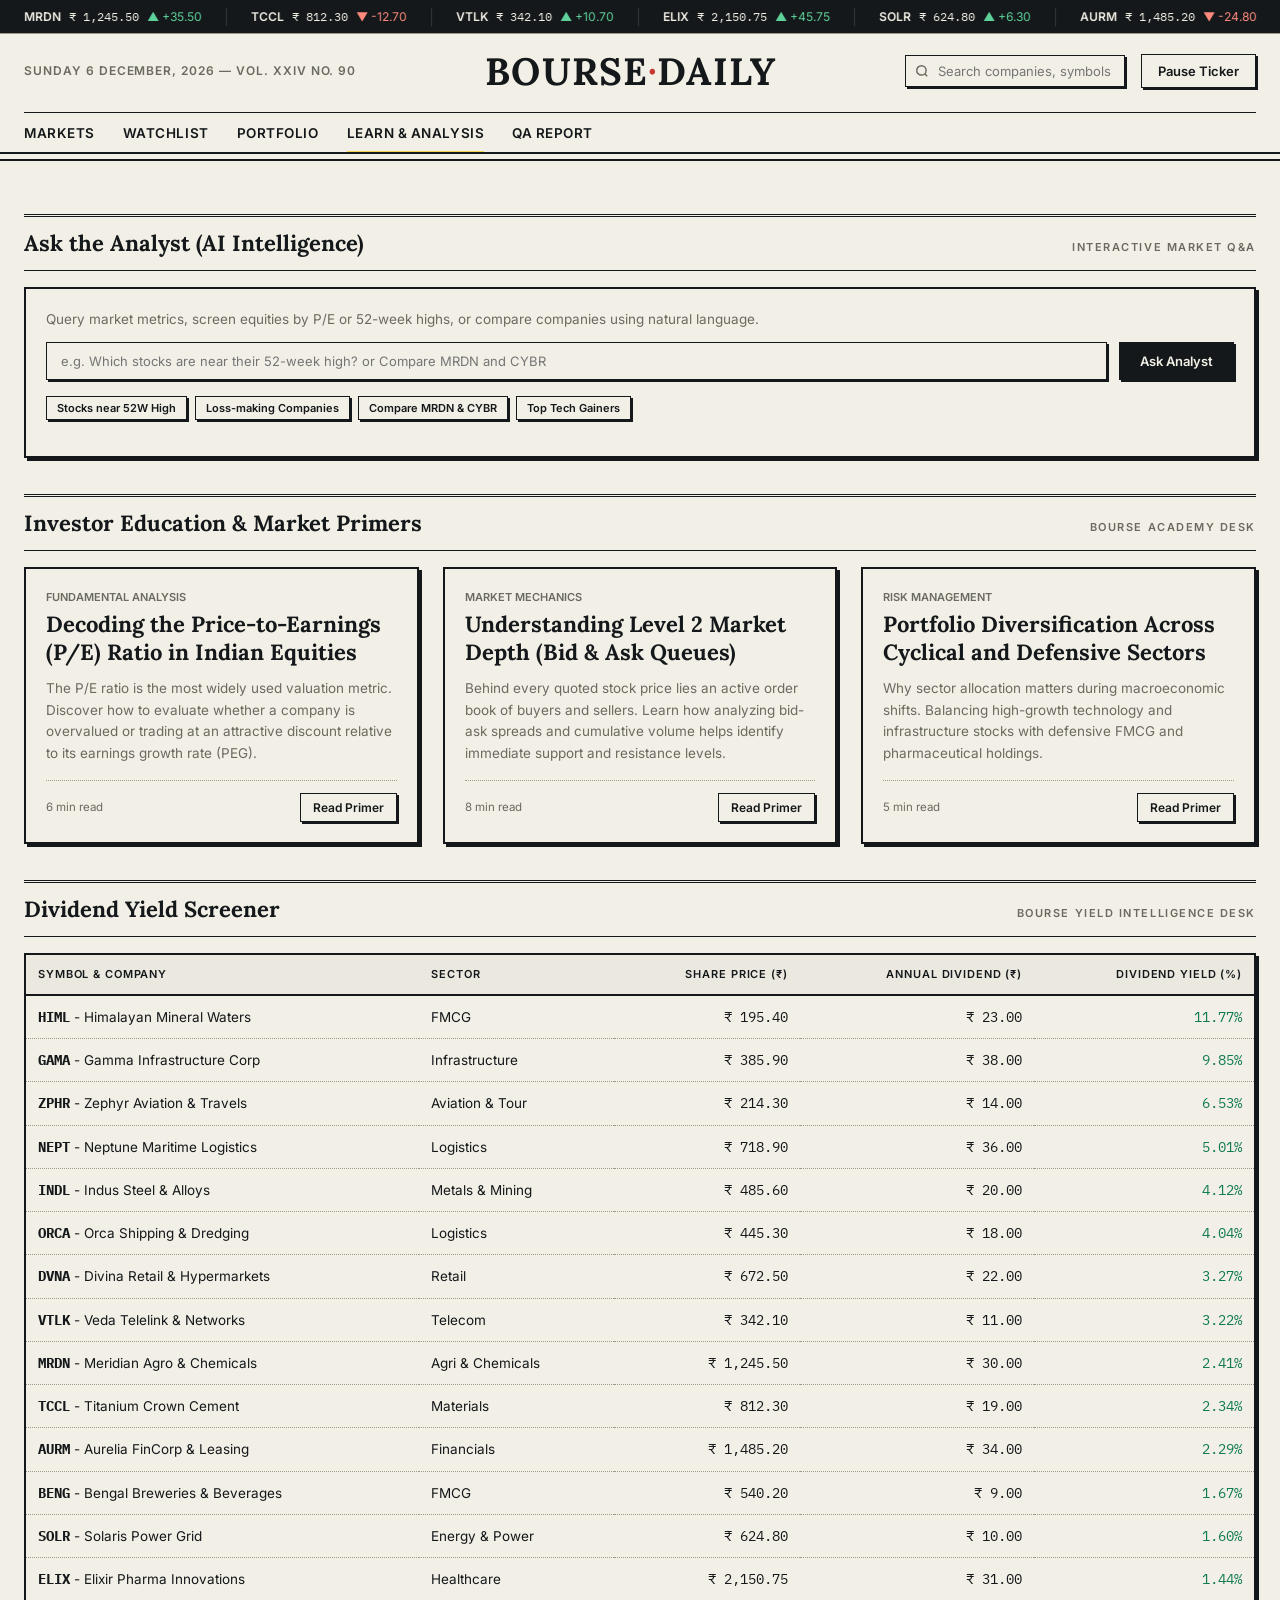
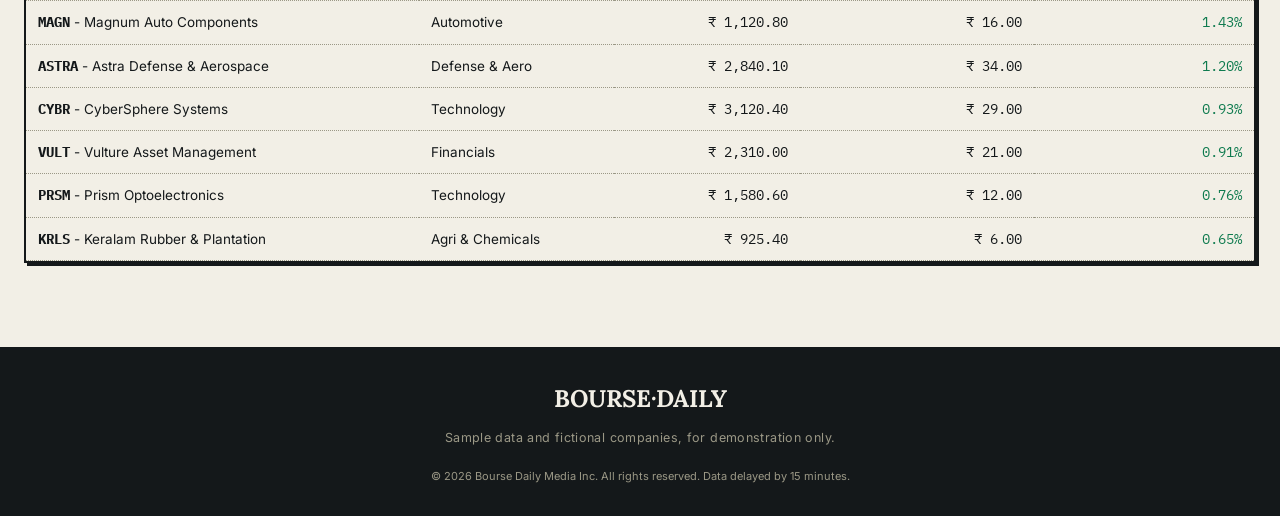
==== commit 51bfa1ec: "feat: add Dividend Yield Screener module and UI table on learn.html" ====
--- a/learn.html
+++ b/learn.html
@@ -136,32 +136,30 @@
 
     </div>
 
+    <!-- DIVIDEND YIELD SCREENER SECTION -->
+    <div class="sec-head">
+      <h2 class="sec-title">Dividend Yield Screener</h2>
+      <span class="sec-meta">Bourse Yield Intelligence Desk</span>
+    </div>
+
+    <div class="box" style="margin-bottom: 36px; padding: 0; overflow-x: auto;">
+      <table aria-label="Dividend Yield Screener">
+        <thead>
+          <tr>
+            <th scope="col">Symbol &amp; Company</th>
+            <th scope="col">Sector</th>
+            <th scope="col" style="text-align: right;">Share Price (₹)</th>
+            <th scope="col" style="text-align: right;">Annual Dividend (₹)</th>
+            <th scope="col" style="text-align: right;">Dividend Yield (%)</th>
+          </tr>
+        </thead>
+        <tbody id="dividend-screener-tbody">
+          <!-- Populated by JS -->
+        </tbody>
+      </table>
+    </div>
+
     <!-- GLOSSARY SECTION -->
-    <div class="sec-head">
-      <h2 class="sec-title">Financial Glossary &amp; Terminology</h2>
-      <span class="sec-meta">A to Z Reference</span>
-    </div>
-
-    <div class="box">
-      <div style="display:grid; grid-template-columns: repeat(auto-fit, minmax(280px, 1fr)); gap: 20px; font-size: 13.5px;">
-        <div style="border-bottom:1px dotted var(--line-color); padding-bottom:12px;">
-          <strong class="serif" style="font-size:15px; display:block; margin-bottom:4px;">Market Capitalization (M-Cap)</strong>
-          <span style="color:var(--mute);">The total rupee market value of a company's outstanding shares, calculated by multiplying shares outstanding by the current share price.</span>
-        </div>
-        <div style="border-bottom:1px dotted var(--line-color); padding-bottom:12px;">
-          <strong class="serif" style="font-size:15px; display:block; margin-bottom:4px;">Liquidity &amp; Turnover</strong>
-          <span style="color:var(--mute);">Turnover measures the total monetary value of shares traded during a specific session, indicating market depth and ease of execution.</span>
-        </div>
-        <div style="border-bottom:1px dotted var(--line-color); padding-bottom:12px;">
-          <strong class="serif" style="font-size:15px; display:block; margin-bottom:4px;">Bull vs Bear Markets</strong>
-          <span style="color:var(--mute);">A bull market denotes rising asset prices and widespread economic confidence, whereas a bear market reflects declining valuations of 20% or more.</span>
-        </div>
-        <div style="border-bottom:1px dotted var(--line-color); padding-bottom:12px;">
-          <strong class="serif" style="font-size:15px; display:block; margin-bottom:4px;">Dividend Yield</strong>
-          <span style="color:var(--mute);">A financial ratio that shows how much a company pays out in dividends each year relative to its stock price.</span>
-        </div>
-      </div>
-    </div>
 
   </main>
 
@@ -179,19 +177,23 @@
   <script src="js/charts.js"></script>
   <script src="js/insights.js"></script>
   <script src="js/ai-bridge.js"></script>
+  <script src="js/dividend.js"></script>
   <script src="code/animations.js"></script>
   <script src="js/app.js"></script>
   <script>
-    const tickerTrack = document.getElementById('ticker-track');
-    if (tickerTrack && window.BourseData) {
-      const items = BourseData.companies.map(c => `
-        <div class="ticker-item">
-          <span class="symbol">${c.symbol}</span>
-          <span class="price mono" data-price-symbol="${c.symbol}">₹ ${BourseData.formatINR(c.price)}</span>
-          <span class="chg ${c.change >= 0 ? 'up' : 'dn'}" data-change-symbol="${c.symbol}" aria-live="polite">${c.change >= 0 ? '▲' : '▼'} ${c.change >= 0 ? '+' : ''}${BourseData.formatINR(c.change)}</span>
-        </div>
+    // Populate Dividend Screener Table
+    const divTbody = document.getElementById('dividend-screener-tbody');
+    if (divTbody && window.BourseDividend && window.BourseData) {
+      const yieldData = BourseDividend.calculateDividendYields();
+      divTbody.innerHTML = yieldData.map(c => `
+        <tr>
+          <td><a href="stock.html?symbol=${c.symbol}" style="text-decoration:none; color:var(--ink);"><strong class="mono">${c.symbol}</strong> - ${c.name}</a></td>
+          <td>${c.sector}</td>
+          <td style="text-align:right;" class="mono">₹ ${BourseData.formatINR(c.price)}</td>
+          <td style="text-align:right;" class="mono">₹ ${BourseData.formatINR(c.divPayout)}</td>
+          <td style="text-align:right;" class="mono up" style="font-weight:700;">${c.divYield.toFixed(2)}%</td>
+        </tr>
       `).join('');
-      tickerTrack.innerHTML = items + '<div aria-hidden="true" style="display:flex;">' + items + '</div>';
     }
 
     // Ask the Analyst Logic
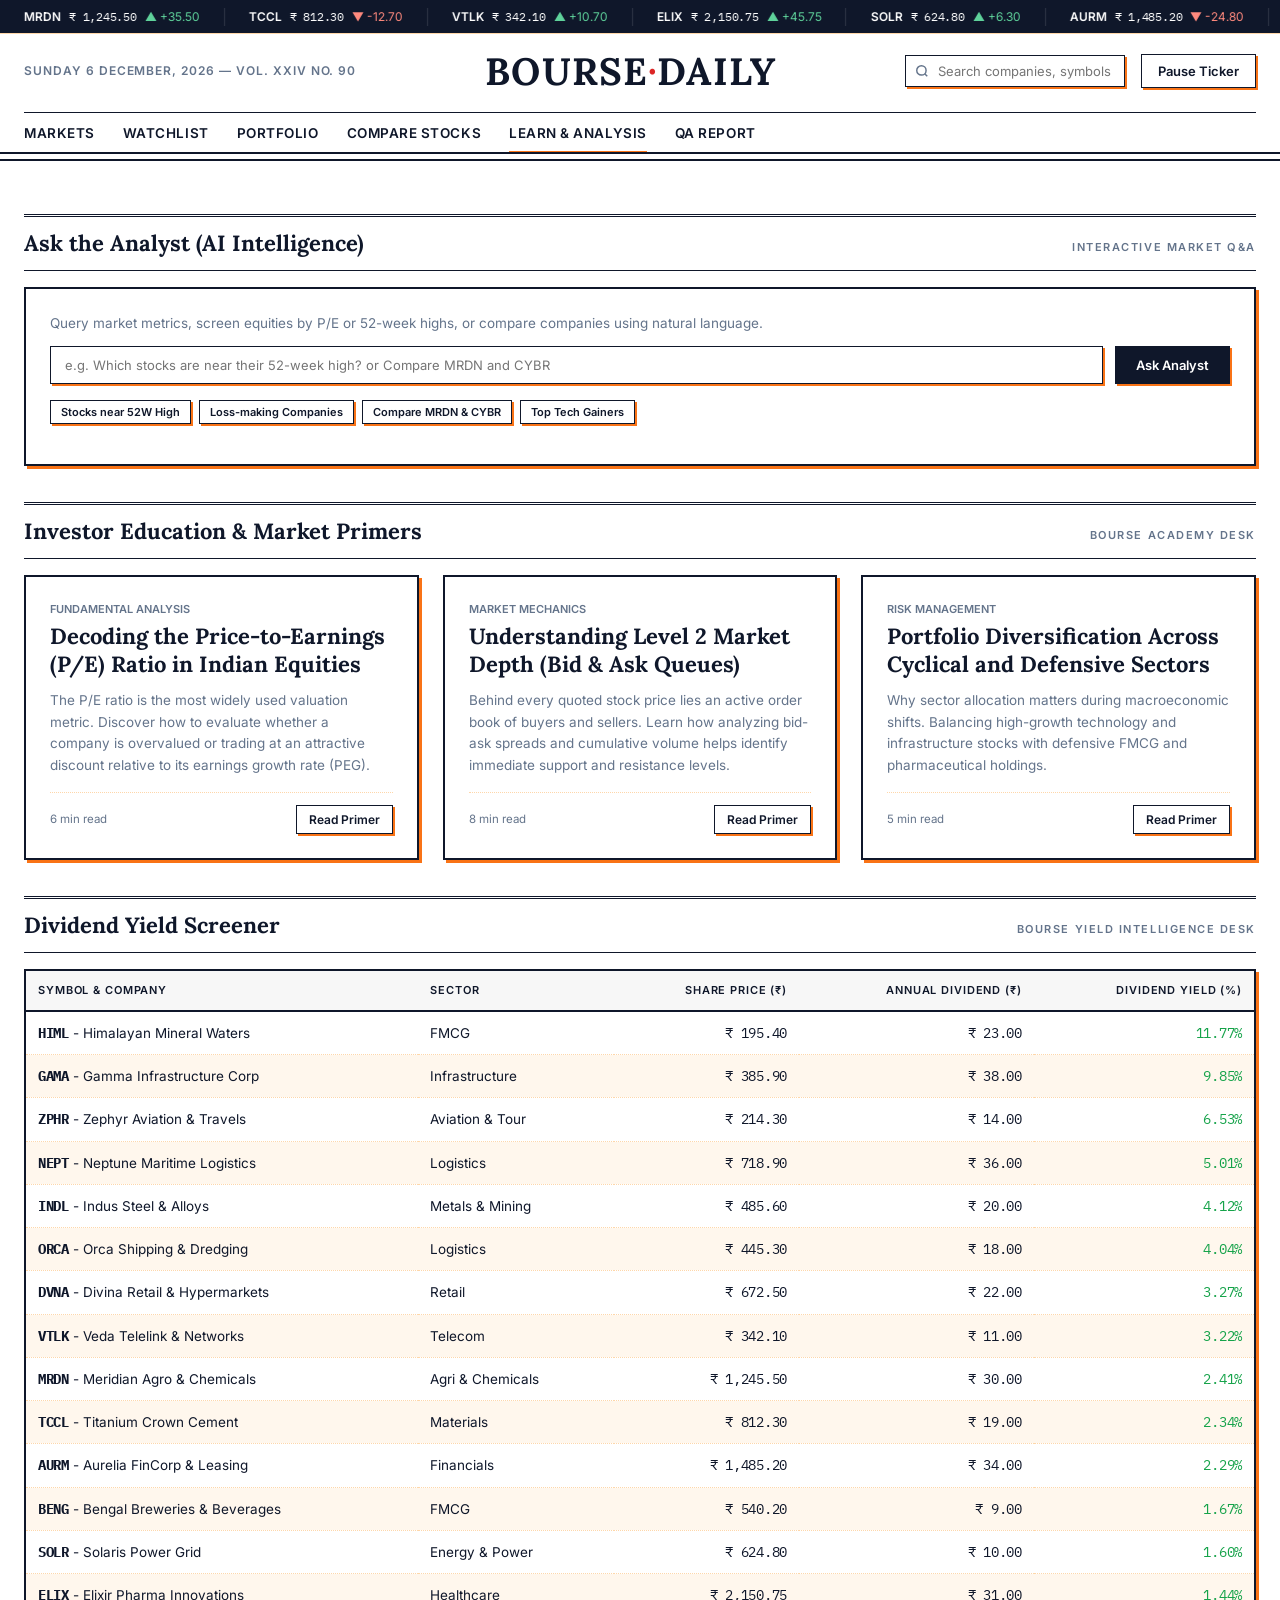
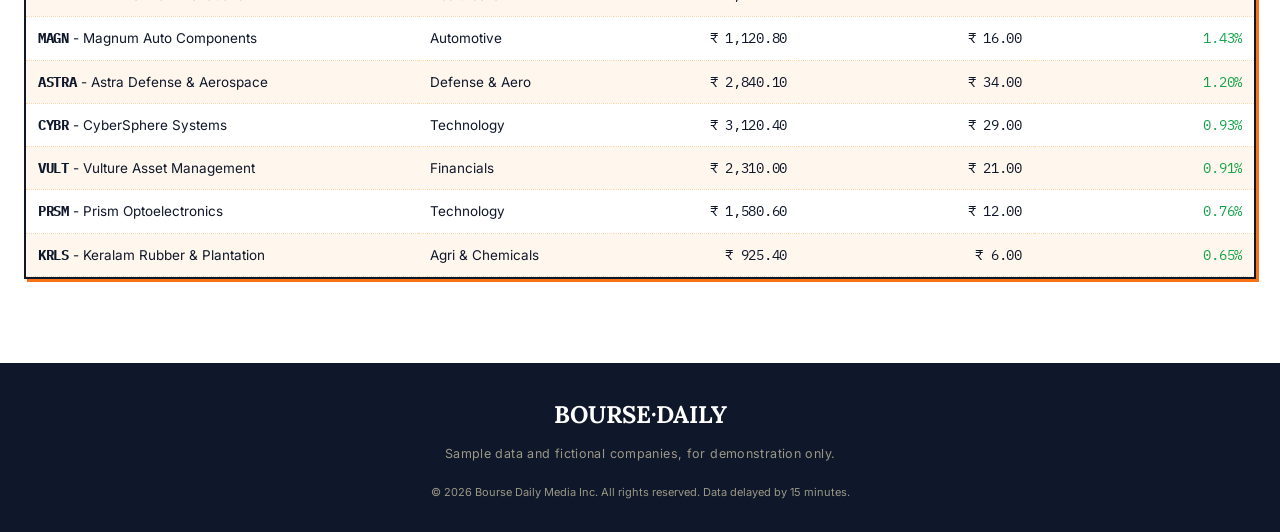
==== commit 04f25aea: "feat: complete professional orange & white editorial redesign, dark mode toggle, side-by-side compar" ====
--- a/learn.html
+++ b/learn.html
@@ -42,6 +42,7 @@
         <a href="index.html" class="nav-link">Markets</a>
         <a href="watchlist.html" class="nav-link">Watchlist</a>
         <a href="watchlist.html#portfolio" class="nav-link">Portfolio</a>
+        <a href="compare.html" class="nav-link">Compare Stocks</a>
         <a href="learn.html" class="nav-link active" aria-current="page">Learn & Analysis</a>
         <a href="qa.html" class="nav-link">QA Report</a>
       </nav>
--- a/css/styles.css
+++ b/css/styles.css
@@ -1,25 +1,50 @@
-/* ==========================================================================
-   BOURSE·DAILY — css/styles.css (Upgraded Master Stylesheet)
-   ========================================================================== */
+/* Dark Mode Theme Variables & Toggle styles */
+body.dark-mode {
+  --paper: #121212;
+  --ink: #f8fafc;
+  --surface: #1e1b18;
+  --line-color: #332922;
+  --orange: #f97316;
+  --orange-dark: #ea580c;
+  --mute: #94a3b8;
+  --shadow: 3px 3px 0 var(--orange);
+}
+body.dark-mode .box {
+  background: #18181b;
+  border-color: #3f3f46;
+  color: #f8fafc;
+}
+body.dark-mode tr:nth-child(even), body.dark-mode .table-row:nth-child(even) {
+  background-color: #1e1b18;
+}
+body.dark-mode tr:nth-child(odd), body.dark-mode .table-row:nth-child(odd) {
+  background-color: #18181b;
+}
+body.dark-mode tr:hover, body.dark-mode .table-row:hover {
+  background-color: #27272a !important;
+}
 
 /* Design tokens / Variables */
 :root {
-  --paper: #F2EFE6;
-  --paper-rgb: 242, 239, 230;
-  --ink: #14181A;
-  --ink-rgb: 20, 24, 26;
-  --yellow: #F5D547;
-  --yellow-rgb: 245, 213, 71;
-  --gain: #0F7B4F;
-  --gain-rgb: 15, 123, 79;
-  --loss: #C8372D;
-  --loss-rgb: 200, 55, 45;
-  --mute: #6B6A60;
-  --mute-rgb: 107, 106, 96;
-  --line-color: #9B9886;
-  --shadow: 3px 3px 0 var(--ink);
-  --shadow-lg: 5px 5px 0 var(--ink);
-  --shadow-sm: 2px 2px 0 var(--ink);
+  --paper: #ffffff;
+  --paper-rgb: 255, 255, 255;
+  --ink: #0f172a;
+  --ink-rgb: 15, 23, 42;
+  --yellow: #f97316;
+  --yellow-rgb: 249, 115, 22;
+  --orange: #f97316;
+  --orange-dark: #ea580c;
+  --surface: #fff7ed;
+  --gain: #16a34a;
+  --gain-rgb: 22, 163, 74;
+  --loss: #dc2626;
+  --loss-rgb: 220, 38, 38;
+  --mute: #64748b;
+  --mute-rgb: 100, 116, 139;
+  --line-color: #fed7aa;
+  --shadow: 3px 3px 0 var(--orange);
+  --shadow-lg: 5px 5px 0 var(--orange);
+  --shadow-sm: 2px 2px 0 var(--orange);
   --font-serif: Lora, serif;
   --font-display: 'Playfair Display', Lora, serif;
   --font-sans: Inter, sans-serif;
@@ -86,7 +111,11 @@
 /* Typography helpers */
 .serif { font-family: var(--font-serif); }
 .display { font-family: var(--font-display); }
-.mono { font-family: var(--font-mono); font-variant-numeric: tabular-nums; }
+.mono {
+  font-family: var(--font-mono);
+  font-variant-numeric: tabular-nums;
+  letter-spacing: -0.02em;
+}
 .up { color: var(--gain); }
 .dn { color: var(--loss); }
 
@@ -402,9 +431,15 @@
 .box {
   background: var(--paper);
   border: 2px solid var(--ink);
-  padding: 20px;
-  box-shadow: var(--shadow);
+  padding: 24px;
+  box-shadow: 3px 3px 0 var(--orange);
   position: relative;
+  transition: transform 0.2s ease, box-shadow 0.2s ease;
+}
+
+.box:hover {
+  transform: translateY(-2px);
+  box-shadow: 5px 5px 0 var(--orange);
 }
 
 .sec-head {
@@ -600,9 +635,26 @@
   to { transform: translateY(12px); opacity: 0; }
 }
 
-/* ==========================================================================
-   FOOTER
-   ========================================================================== */
+/* Orange & White Focus & Hover Micro-Interactions */
+input:focus, select:focus, button:focus {
+  outline: 2px solid var(--orange) !important;
+  outline-offset: 2px;
+}
+.btn:hover {
+  background-color: var(--orange-dark) !important;
+  transform: translateY(-1px);
+  box-shadow: 2px 2px 0 var(--ink);
+}
+tr:nth-child(even), .table-row:nth-child(even) {
+  background-color: var(--surface);
+}
+tr:nth-child(odd), .table-row:nth-child(odd) {
+  background-color: var(--paper);
+}
+tr:hover, .table-row:hover {
+  background-color: #fed7aa !important;
+  transition: background-color 0.15s ease;
+}
 footer {
   margin-top: auto;
   border-top: 2px solid var(--ink);
--- a/code/animations.css
+++ b/code/animations.css
@@ -64,10 +64,21 @@
   100% { transform: rotateX(-15deg) translateY(-20px); opacity: 0; }
 }
 
-/* 4. Reduced Motion Overrides */
-@media (prefers-reduced-motion: reduce) {
-  .flash-up, .flash-down, .star-btn.starred, .page-transitioning {
-    animation: none !important;
-    transition: none !important;
-  }
+/* 5. Smooth Slide & Fade In Entrances */
+@keyframes slideInUp {
+  0% { opacity: 0; transform: translateY(20px); }
+  100% { opacity: 1; transform: translateY(0); }
 }
+
+@keyframes slideInRight {
+  0% { opacity: 0; transform: translateX(-20px); }
+  100% { opacity: 1; transform: translateX(0); }
+}
+
+.slide-up {
+  animation: slideInUp 0.4s cubic-bezier(0.16, 1, 0.3, 1) forwards;
+}
+
+.slide-right {
+  animation: slideInRight 0.4s cubic-bezier(0.16, 1, 0.3, 1) forwards;
+}
